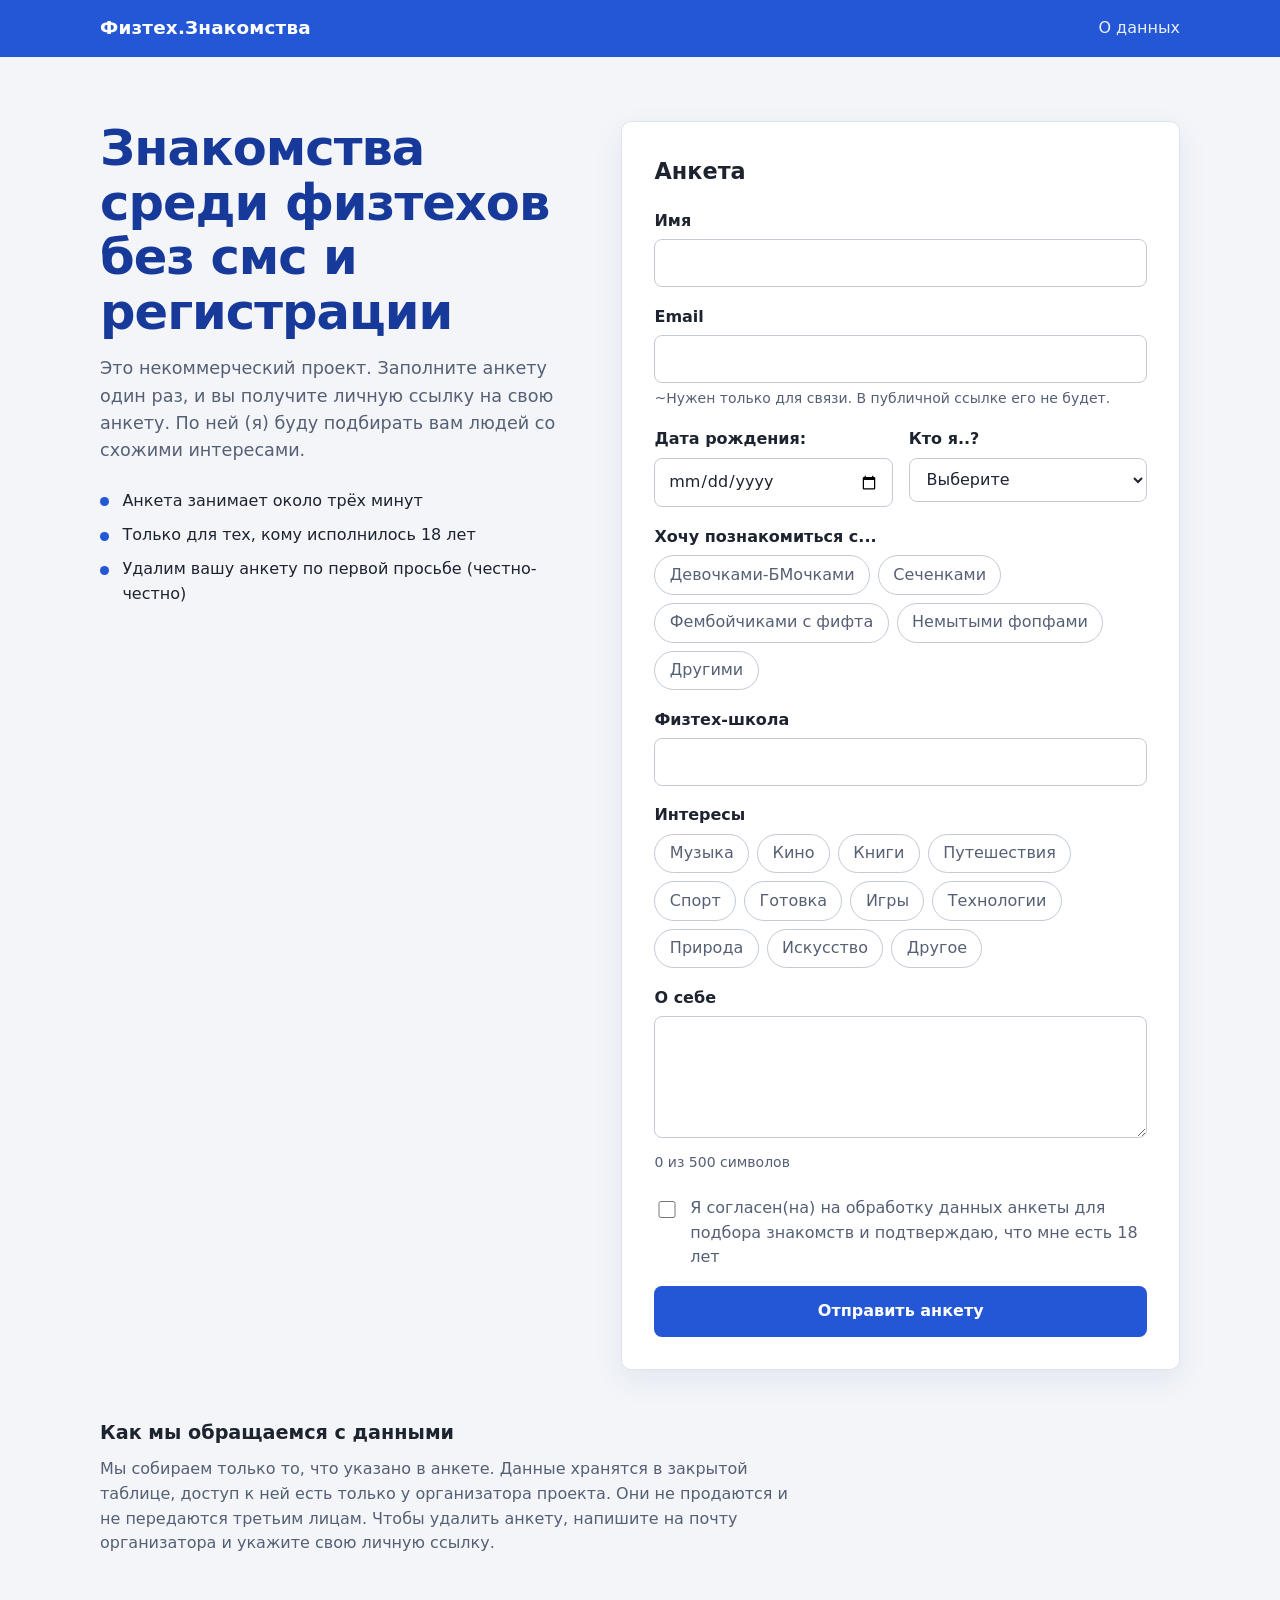
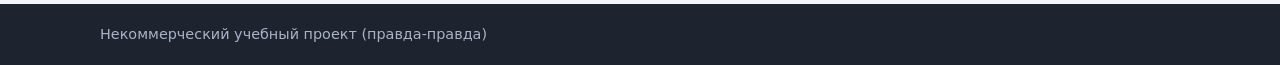
==== index.html @ 4a6550f7 "My first commit The main three of project" ====
<!DOCTYPE html>
<html lang="ru">
<head>
  <meta charset="utf-8">
  <meta name="viewport" content="width=device-width, initial-scale=1">
  <title>Познакомимся: анкета</title>
  <meta name="description" content="Некоммерческая платформа знакомств. Заполните анкету и получите свою личную ссылку.">
  <link rel="stylesheet" href="style.css">
</head>
<body>
  <header class="top">
    <div class="wrap top-inner">
      <span class="brand">Физтех.Знакомства</span>
      <a class="top-link" href="#privacy">О данных</a>
    </div>
  </header>

  <main class="wrap layout">
    <section class="intro">
      <h1>Знакомства среди физтехов без смс и регистрации</h1>
      <p class="lead">Это некоммерческий проект. Заполните анкету один раз, и вы получите личную ссылку на свою анкету. По ней (я) буду подбирать вам людей со схожими интересами.</p>
      <ul class="facts">
        <li>Анкета занимает около трёх минут</li>
        <li>Только для тех, кому исполнилось 18 лет</li>
        <li>Удалим вашу анкету по первой просьбе (честно-честно)</li>
      </ul>
      <div id="ref-banner" class="banner" hidden></div>
    </section>

    <section class="card" aria-labelledby="form-title">
      <form id="profile-form" novalidate>
        <h2 id="form-title">Анкета</h2>

        <div class="field">
          <label for="name">Имя</label>
          <input id="name" name="name" type="text" maxlength="60" autocomplete="given-name" required>
        </div>

        <div class="field">
          <label for="email">Email</label>
          <input id="email" name="email" type="email" maxlength="120" autocomplete="email" required>
          <p class="hint">~Нужен только для связи. В публичной ссылке его не будет.</p>
        </div>

        <div class="row">
          <div class="field">
            <label for="birth_date">Дата рождения:</label>
            <input id="birth_date" name="birth_date" type="date" required>
          </div>
          <div class="field">
            <label for="gender">Кто я..?</label>
            <select id="gender" name="gender" required>
              <option value="">Выберите</option>
              <option>Женщина</option>
              <option>Мужчина</option>
              <option>не скажу</option>
            </select>
          </div>
        </div>

        <fieldset class="field">
          <legend>Хочу познакомиться с...</legend>
          <div class="chips">
            <label class="chip"><input type="checkbox" name="looking_for" value="Женщины"><span>Девочками-БМочками</span></label>
            <label class="chip"><input type="checkbox" name="looking_for" value="Мужчины"><span>Сеченками</span></label>
            <label class="chip"><input type="checkbox" name="looking_for" value="Мужчины"><span>Фембойчиками с фифта</span></label>
            <label class="chip"><input type="checkbox" name="looking_for" value="Мужчины"><span>Немытыми фопфами</span></label>
            <label class="chip"><input type="checkbox" name="looking_for" value="Другие"><span>Другими</span></label>
          </div>
        </fieldset>

        <div class="field">
          <label for="city">Физтех-школа</label>
          <input id="city" name="city" type="text" maxlength="80" autocomplete="address-level2" required>
        </div>

        <fieldset class="field">
          <legend>Интересы</legend>
          <div class="chips">
            <label class="chip"><input type="checkbox" name="interests" value="Музыка"><span>Музыка</span></label>
            <label class="chip"><input type="checkbox" name="interests" value="Кино"><span>Кино</span></label>
            <label class="chip"><input type="checkbox" name="interests" value="Книги"><span>Книги</span></label>
            <label class="chip"><input type="checkbox" name="interests" value="Путешествия"><span>Путешествия</span></label>
            <label class="chip"><input type="checkbox" name="interests" value="Спорт"><span>Спорт</span></label>
            <label class="chip"><input type="checkbox" name="interests" value="Готовка"><span>Готовка</span></label>
            <label class="chip"><input type="checkbox" name="interests" value="Игры"><span>Игры</span></label>
            <label class="chip"><input type="checkbox" name="interests" value="Технологии"><span>Технологии</span></label>
            <label class="chip"><input type="checkbox" name="interests" value="Природа"><span>Природа</span></label>
            <label class="chip"><input type="checkbox" name="interests" value="Искусство"><span>Искусство</span></label>
            <label class="chip"><input type="checkbox" id="other-toggle"><span>Другое</span></label>
          </div>
          <div id="other-wrap" class="other-wrap" hidden>
            <label for="interests_other">Ваши интересы</label>
            <input id="interests_other" type="text" maxlength="120" placeholder="Например: шахматы, рыбалка, танцы">
            <p class="hint">Перечислите через запятую, не больше пяти.</p>
          </div>
        </fieldset>

        <div class="field">
          <label for="bio">О себе</label>
          <textarea id="bio" name="bio" rows="4" maxlength="500"></textarea>
          <p class="hint"><span id="bio-count">0</span> из 500 символов</p>
        </div>

        <div class="trap" aria-hidden="true">
          <label>Сайт <input type="text" name="website" tabindex="-1" autocomplete="off"></label>
        </div>

        <label class="consent">
          <input type="checkbox" name="consent" required>
          <span>Я согласен(на) на обработку данных анкеты для подбора знакомств и подтверждаю, что мне есть 18 лет</span>
        </label>

        <p id="form-error" class="error" role="alert" hidden></p>
        <button id="submit-btn" class="btn" type="submit">Отправить анкету</button>
      </form>

      <div id="success" class="success" hidden tabindex="-1">
        <h2>Анкета принята</h2>
        <p>Это ваша личная ссылка. Сохраните её, она понадобится для подбора знакомств.</p>
        <div class="link-box">
          <input id="my-link" type="text" readonly aria-label="Ваша личная ссылка">
          <button id="copy-btn" class="btn btn-ghost" type="button">Копировать</button>
        </div>
      </div>
    </section>
  </main>

  <section id="privacy" class="wrap privacy">
    <h2>Как мы обращаемся с данными</h2>
    <p>Мы собираем только то, что указано в анкете. Данные хранятся в закрытой таблице, доступ к ней есть только у организатора проекта. Они не продаются и не передаются третьим лицам. Чтобы удалить анкету, напишите на почту организатора и укажите свою личную ссылку.</p>
  </section>

  <footer class="foot">
    <div class="wrap">Некоммерческий учебный проект (правда-правда)</div>
  </footer>

  <script src="script.js"></script>
</body>
</html>
---- style.css ----
:root {
  --blue: #2457d6;
  --blue-dark: #173a9a;
  --blue-tint: #eaf0fd;
  --ink: #1d2430;
  --gray: #566074;
  --line: #dfe4ec;
  --bg: #f3f5f8;
  --white: #ffffff;
  --danger: #b3261e;
  --radius: 10px;
}

*, *::before, *::after { box-sizing: border-box; }

html { scroll-behavior: smooth; }

body {
  margin: 0;
  font-family: system-ui, -apple-system, "Segoe UI", Roboto, "Helvetica Neue", Arial, sans-serif;
  font-size: 1rem;
  line-height: 1.55;
  color: var(--ink);
  background: var(--bg);
}

.wrap { width: min(1080px, 100% - 2rem); margin-inline: auto; }

/* Шапка */
.top { background: var(--blue); color: var(--white); }
.top-inner { display: flex; justify-content: space-between; align-items: center; padding: 0.9rem 0; }
.brand { font-weight: 700; font-size: 1.15rem; letter-spacing: 0.01em; }
.top-link { color: var(--white); text-decoration: none; opacity: 0.9; }
.top-link:hover { opacity: 1; text-decoration: underline; }

/* Основная сетка */
.layout {
  display: grid;
  grid-template-columns: 1fr;
  gap: 2rem;
  padding: 2.5rem 0 3rem;
  align-items: start;
}
@media (min-width: 900px) {
  .layout { grid-template-columns: 5fr 6fr; gap: 3.5rem; padding-top: 4rem; }
  .intro { position: sticky; top: 2rem; }
}

.intro h1 {
  margin: 0 0 1rem;
  font-size: clamp(2rem, 4.5vw, 3.1rem);
  line-height: 1.1;
  letter-spacing: -0.02em;
  color: var(--blue-dark);
}
.lead { margin: 0 0 1.5rem; max-width: 46ch; color: var(--gray); font-size: 1.1rem; }

.facts { list-style: none; margin: 0; padding: 0; display: grid; gap: 0.6rem; }
.facts li { padding-left: 1.4rem; position: relative; }
.facts li::before {
  content: "";
  position: absolute; left: 0; top: 0.55em;
  width: 0.55rem; height: 0.55rem;
  border-radius: 50%;
  background: var(--blue);
}

.banner {
  margin-top: 1.5rem;
  padding: 0.8rem 1rem;
  background: var(--blue-tint);
  border-left: 4px solid var(--blue);
  border-radius: 0 var(--radius) var(--radius) 0;
  color: var(--blue-dark);
  word-break: break-all;
}

/* Карточка с формой */
.card {
  background: var(--white);
  border: 1px solid var(--line);
  border-radius: var(--radius);
  padding: clamp(1.25rem, 3vw, 2rem);
  box-shadow: 0 10px 30px rgba(23, 58, 154, 0.08);
}
.card h2 { margin: 0 0 1.25rem; font-size: 1.4rem; }

.field { margin: 0 0 1.1rem; padding: 0; border: 0; min-width: 0; }
.row { display: grid; gap: 0 1rem; grid-template-columns: 1fr; }
@media (min-width: 520px) { .row { grid-template-columns: 1fr 1fr; } }

label, legend { display: block; margin-bottom: 0.35rem; font-weight: 600; padding: 0; }

input[type="text"], input[type="email"], input[type="date"], select, textarea {
  width: 100%;
  padding: 0.65rem 0.8rem;
  font: inherit;
  color: var(--ink);
  background: var(--white);
  border: 1px solid #c3cad6;
  border-radius: 8px;
}
textarea { resize: vertical; }

input:focus-visible, select:focus-visible, textarea:focus-visible,
.btn:focus-visible, .chip input:focus-visible + span, .top-link:focus-visible {
  outline: 3px solid #8fb0ff;
  outline-offset: 2px;
}
input:focus-visible, select:focus-visible, textarea:focus-visible { border-color: var(--blue); }

.hint { margin: 0.35rem 0 0; font-size: 0.875rem; color: var(--gray); }

/* Чипы выбора */
.chips { display: flex; flex-wrap: wrap; gap: 0.5rem; }
.chip { margin: 0; font-weight: 500; cursor: pointer; }
.chip input { position: absolute; opacity: 0; pointer-events: none; }
.chip span {
  display: inline-block;
  padding: 0.4rem 0.9rem;
  border: 1px solid #c3cad6;
  border-radius: 999px;
  background: var(--white);
  color: var(--gray);
  transition: background 0.15s, color 0.15s, border-color 0.15s;
}
.chip:hover span { border-color: var(--blue); }
.chip input:checked + span { background: var(--blue); border-color: var(--blue); color: var(--white); }

.trap { position: absolute; left: -9999px; width: 1px; height: 1px; overflow: hidden; }

.consent { display: flex; gap: 0.7rem; align-items: flex-start; font-weight: 400; color: var(--gray); margin: 1.4rem 0 1rem; }
.consent input { margin-top: 0.3rem; width: 1.1rem; height: 1.1rem; accent-color: var(--blue); flex: none; }

.error { margin: 0 0 1rem; color: var(--danger); font-weight: 600; }
input.invalid, select.invalid, textarea.invalid { border-color: var(--danger); }

.btn {
  display: inline-block;
  padding: 0.8rem 1.4rem;
  font: inherit; font-weight: 600;
  color: var(--white);
  background: var(--blue);
  border: 0; border-radius: 8px;
  cursor: pointer;
}
.btn:hover { background: var(--blue-dark); }
.btn:disabled { background: #9aa6bf; cursor: progress; }
#submit-btn { width: 100%; }
.btn-ghost { background: var(--blue-tint); color: var(--blue-dark); }
.btn-ghost:hover { background: #d6e2fb; }

/* Экран после отправки */
.success { animation: reveal 0.35s ease-out; }
.success:focus { outline: none; }
.link-box { display: flex; gap: 0.6rem; flex-wrap: wrap; margin-top: 1rem; }
.link-box input { flex: 1 1 16rem; background: var(--bg); }
@keyframes reveal { from { opacity: 0; transform: translateY(8px); } to { opacity: 1; transform: none; } }

/* О данных и подвал */
.privacy { padding: 0 0 3rem; max-width: 70ch; margin-inline: max(1rem, calc((100% - 1080px) / 2)); }
.privacy h2 { font-size: 1.2rem; margin: 0 0 0.6rem; }
.privacy p { margin: 0; color: var(--gray); }
.foot { background: var(--ink); color: #aab3c5; padding: 1.2rem 0; font-size: 0.9rem; }

[hidden] { display: none !important; }

@media (prefers-reduced-motion: reduce) {
  html { scroll-behavior: auto; }
  .success { animation: none; }
  .chip span { transition: none; }
}
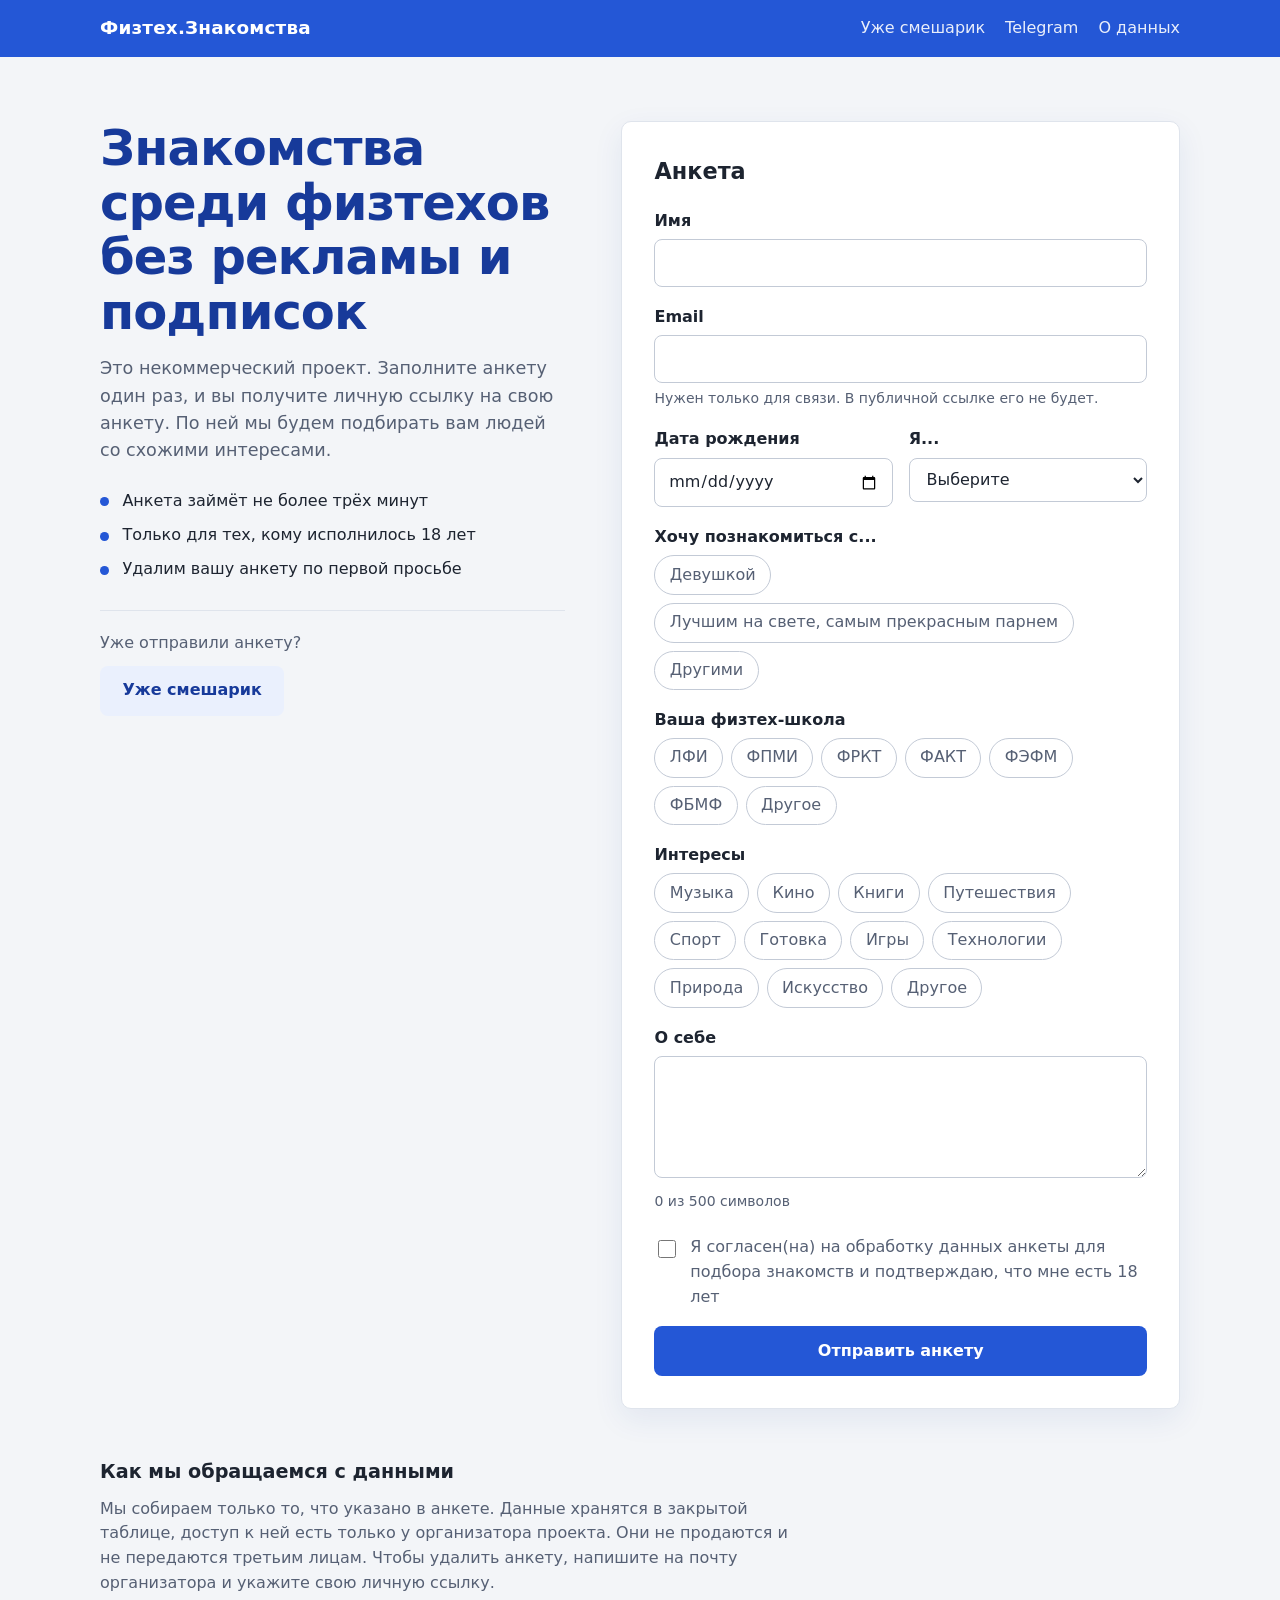
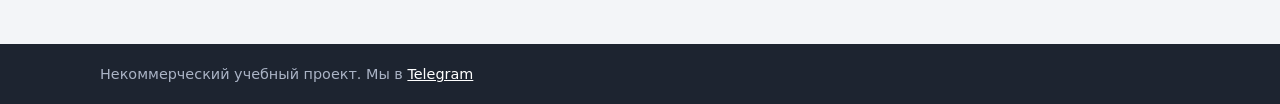
==== commit 4c98532a: "Second commit At least it’s not embarrassing to use this." ====
--- a/index.html
+++ b/index.html
@@ -3,7 +3,7 @@
 <head>
   <meta charset="utf-8">
   <meta name="viewport" content="width=device-width, initial-scale=1">
-  <title>Познакомимся: анкета</title>
+  <title>Физтех.Знакомства: анкета</title>
   <meta name="description" content="Некоммерческая платформа знакомств. Заполните анкету и получите свою личную ссылку.">
   <link rel="stylesheet" href="style.css">
 </head>
@@ -11,19 +11,27 @@
   <header class="top">
     <div class="wrap top-inner">
       <span class="brand">Физтех.Знакомства</span>
-      <a class="top-link" href="#privacy">О данных</a>
+      <nav class="top-nav">
+        <a class="top-link" href="news.html">Уже смешарик</a>
+        <a class="top-link" href="https://t.me/phystech_dating" target="_blank" rel="noopener">Telegram</a>
+        <a class="top-link" href="#privacy">О данных</a>
+      </nav>
     </div>
   </header>
 
   <main class="wrap layout">
     <section class="intro">
-      <h1>Знакомства среди физтехов без смс и регистрации</h1>
-      <p class="lead">Это некоммерческий проект. Заполните анкету один раз, и вы получите личную ссылку на свою анкету. По ней (я) буду подбирать вам людей со схожими интересами.</p>
+      <h1>Знакомства среди физтехов без рекламы и подписок</h1>
+      <p class="lead">Это некоммерческий проект. Заполните анкету один раз, и вы получите личную ссылку на свою анкету. По ней мы будем подбирать вам людей со схожими интересами.</p>
       <ul class="facts">
-        <li>Анкета занимает около трёх минут</li>
+        <li>Анкета займёт не более трёх минут</li>
         <li>Только для тех, кому исполнилось 18 лет</li>
-        <li>Удалим вашу анкету по первой просьбе (честно-честно)</li>
+        <li>Удалим вашу анкету по первой просьбе</li>
       </ul>
+      <div class="already">
+        <p>Уже отправили анкету?</p>
+        <a class="btn btn-ghost" href="news.html">Уже смешарик</a>
+      </div>
       <div id="ref-banner" class="banner" hidden></div>
     </section>
 
@@ -39,21 +47,21 @@
         <div class="field">
           <label for="email">Email</label>
           <input id="email" name="email" type="email" maxlength="120" autocomplete="email" required>
-          <p class="hint">~Нужен только для связи. В публичной ссылке его не будет.</p>
+          <p class="hint">Нужен только для связи. В публичной ссылке его не будет.</p>
         </div>
 
         <div class="row">
           <div class="field">
-            <label for="birth_date">Дата рождения:</label>
+            <label for="birth_date">Дата рождения</label>
             <input id="birth_date" name="birth_date" type="date" required>
           </div>
           <div class="field">
-            <label for="gender">Кто я..?</label>
+            <label for="gender">Я...</label>
             <select id="gender" name="gender" required>
               <option value="">Выберите</option>
-              <option>Женщина</option>
-              <option>Мужчина</option>
-              <option>не скажу</option>
+              <option>Девица красная</option>
+              <option>Богатырь</option>
+              <option>I'm a mechanic</option>
             </select>
           </div>
         </div>
@@ -61,17 +69,23 @@
         <fieldset class="field">
           <legend>Хочу познакомиться с...</legend>
           <div class="chips">
-            <label class="chip"><input type="checkbox" name="looking_for" value="Женщины"><span>Девочками-БМочками</span></label>
-            <label class="chip"><input type="checkbox" name="looking_for" value="Мужчины"><span>Сеченками</span></label>
-            <label class="chip"><input type="checkbox" name="looking_for" value="Мужчины"><span>Фембойчиками с фифта</span></label>
-            <label class="chip"><input type="checkbox" name="looking_for" value="Мужчины"><span>Немытыми фопфами</span></label>
+            <label class="chip"><input type="checkbox" name="looking_for" value="Женщины"><span>Девушкой</span></label>
+            <label class="chip"><input type="checkbox" name="looking_for" value="Мужчины"><span>Лучшим на свете, самым прекрасным парнем</span></label>
             <label class="chip"><input type="checkbox" name="looking_for" value="Другие"><span>Другими</span></label>
           </div>
         </fieldset>
 
         <div class="field">
-          <label for="city">Физтех-школа</label>
-          <input id="city" name="city" type="text" maxlength="80" autocomplete="address-level2" required>
+          <legend>Ваша физтех-школа</legend>
+          <div class="chips">
+            <label class="chip"><input type="checkbox" name="interests" value="ЛФИ"><span>ЛФИ</span></label>
+            <label class="chip"><input type="checkbox" name="interests" value="ФПМИ"><span>ФПМИ</span></label>
+            <label class="chip"><input type="checkbox" name="interests" value="ФРКТ"><span>ФРКТ</span></label>
+            <label class="chip"><input type="checkbox" name="interests" value="ФАКТ"><span>ФАКТ</span></label>
+            <label class="chip"><input type="checkbox" name="interests" value="ФЭФМ"><span>ФЭФМ</span></label>
+            <label class="chip"><input type="checkbox" name="interests" value="ФБМФ"><span>ФБМФ</span></label>
+            <label class="chip"><input type="checkbox" id="other-toggle"><span>Другое</span></label>
+          </div>
         </div>
 
         <fieldset class="field">
@@ -102,6 +116,7 @@
           <p class="hint"><span id="bio-count">0</span> из 500 символов</p>
         </div>
 
+        <!-- Ловушка для ботов: люди это поле не видят -->
         <div class="trap" aria-hidden="true">
           <label>Сайт <input type="text" name="website" tabindex="-1" autocomplete="off"></label>
         </div>
@@ -122,6 +137,7 @@
           <input id="my-link" type="text" readonly aria-label="Ваша личная ссылка">
           <button id="copy-btn" class="btn btn-ghost" type="button">Копировать</button>
         </div>
+        <p class="after-link"><a class="btn" href="news.html">Перейти к новостям</a></p>
       </div>
     </section>
   </main>
@@ -132,7 +148,7 @@
   </section>
 
   <footer class="foot">
-    <div class="wrap">Некоммерческий учебный проект (правда-правда)</div>
+    <div class="wrap">Некоммерческий учебный проект. Мы в <a href="https://t.me/phystech_dating" target="_blank" rel="noopener" style="color:#fff">Telegram</a></div>
   </footer>
 
   <script src="script.js"></script>
--- a/style.css
+++ b/style.css
@@ -30,6 +30,7 @@
 .top { background: var(--blue); color: var(--white); }
 .top-inner { display: flex; justify-content: space-between; align-items: center; padding: 0.9rem 0; }
 .brand { font-weight: 700; font-size: 1.15rem; letter-spacing: 0.01em; }
+.top-nav { display: flex; gap: 1.25rem; flex-wrap: wrap; justify-content: flex-end; }
 .top-link { color: var(--white); text-decoration: none; opacity: 0.9; }
 .top-link:hover { opacity: 1; text-decoration: underline; }
 
@@ -127,6 +128,9 @@
 .chip:hover span { border-color: var(--blue); }
 .chip input:checked + span { background: var(--blue); border-color: var(--blue); color: var(--white); }
 
+.other-wrap { margin-top: 0.9rem; }
+.other-wrap label { font-weight: 500; }
+
 .trap { position: absolute; left: -9999px; width: 1px; height: 1px; overflow: hidden; }
 
 .consent { display: flex; gap: 0.7rem; align-items: flex-start; font-weight: 400; color: var(--gray); margin: 1.4rem 0 1rem; }
@@ -150,6 +154,23 @@
 .btn-ghost { background: var(--blue-tint); color: var(--blue-dark); }
 .btn-ghost:hover { background: #d6e2fb; }
 
+a.btn { text-decoration: none; text-align: center; }
+.already { margin-top: 1.75rem; padding-top: 1.25rem; border-top: 1px solid var(--line); }
+.already p { margin: 0 0 0.6rem; color: var(--gray); }
+.after-link { margin: 1.5rem 0 0; }
+
+/* Страница новостей */
+.news-page { padding: 2.5rem 0 3rem; max-width: 760px; }
+.news-page h1 { margin: 0 0 0.5rem; font-size: clamp(1.8rem, 4vw, 2.6rem); letter-spacing: -0.02em; color: var(--blue-dark); }
+.news-page .lead { margin-bottom: 2rem; }
+.news-list { display: grid; gap: 1rem; }
+.news-item { background: var(--white); border: 1px solid var(--line); border-left: 4px solid var(--blue); border-radius: var(--radius); padding: 1.1rem 1.4rem; }
+.news-item time { font-size: 0.875rem; color: var(--gray); }
+.news-item h2 { margin: 0.2rem 0 0.4rem; font-size: 1.2rem; }
+.news-item p { margin: 0; color: var(--gray); }
+.mylink { margin-top: 2rem; }
+.mylink h2 { margin: 0 0 0.4rem; font-size: 1.1rem; }
+
 /* Экран после отправки */
 .success { animation: reveal 0.35s ease-out; }
 .success:focus { outline: none; }
@@ -170,3 +191,17 @@
   .success { animation: none; }
   .chip span { transition: none; }
 }
+
+.news-photo { margin: 1rem 0 0; }
+.news-photo img {
+  display: block;
+  width: 100%;
+  height: auto;
+  border-radius: 8px;
+  border: 1px solid var(--line);
+}
+.news-photo figcaption {
+  margin-top: 0.5rem;
+  font-size: 0.9rem;
+  color: var(--gray);
+}
